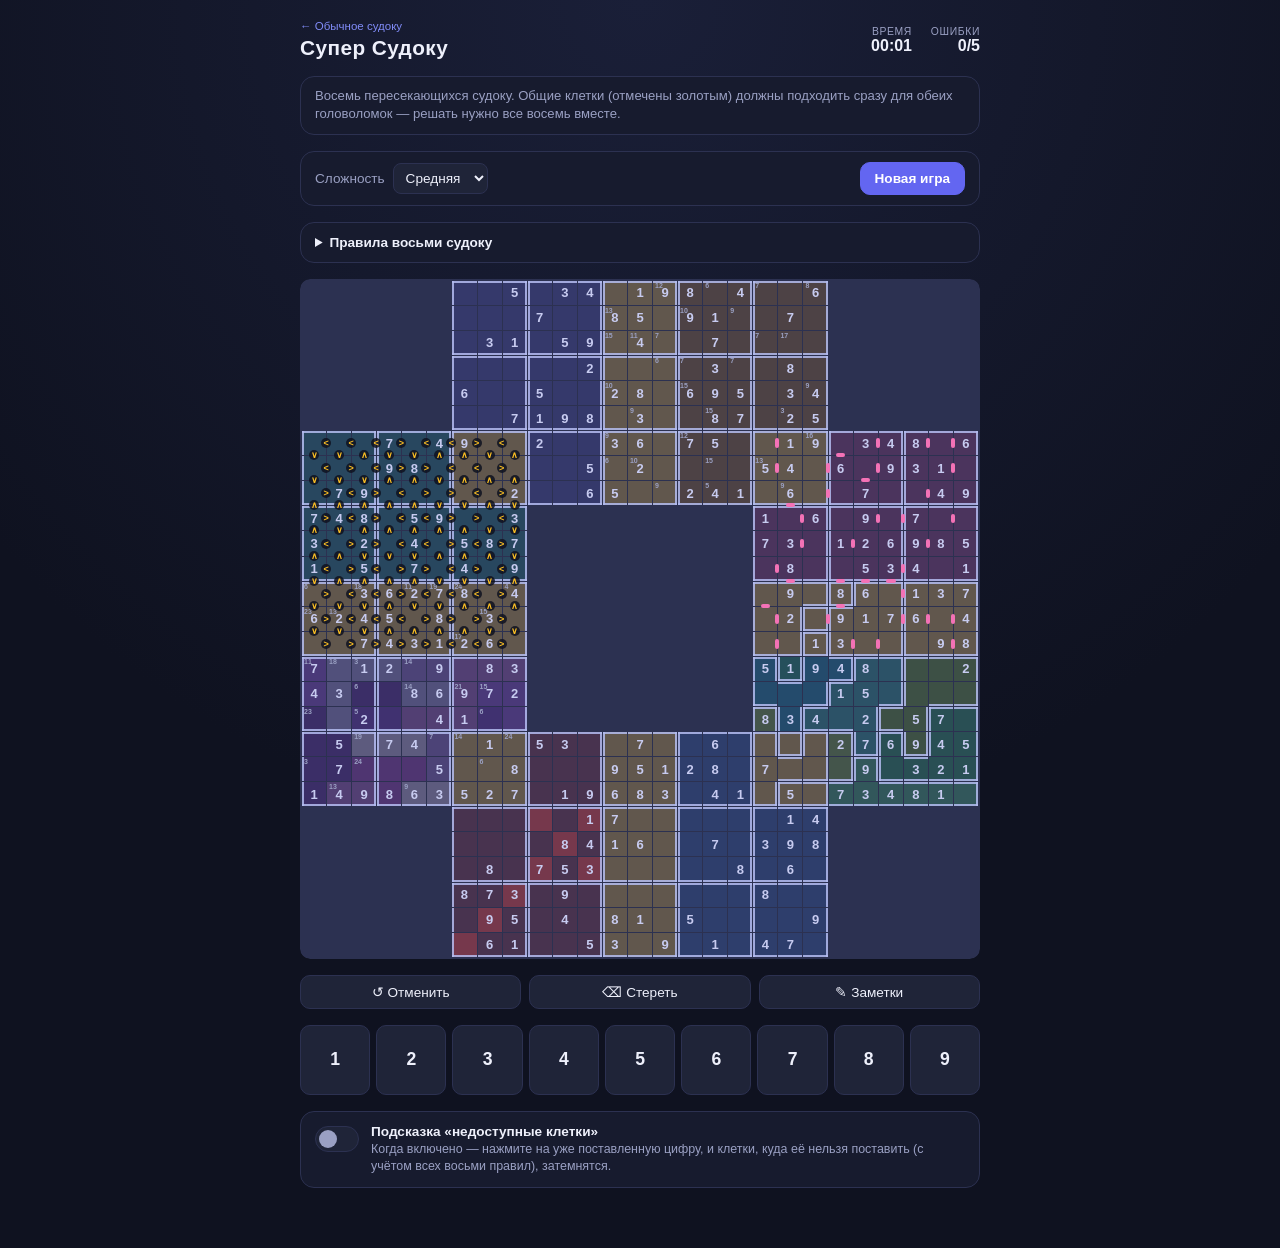
==== super.html @ 785cc2de "Add Super Sudoku: 8 interlocking sudoku variants in one puzzle Implements the "Super Sudoku" communi" ====
<!DOCTYPE html>
<html lang="ru">
<head>
<meta charset="UTF-8" />
<meta name="viewport" content="width=device-width, initial-scale=1.0, viewport-fit=cover" />
<title>Супер Судоку</title>
<meta name="description" content="Восемь пересекающихся судоку-вариантов в одной головоломке." />
<link rel="icon" href="data:image/svg+xml,<svg xmlns=%22http://www.w3.org/2000/svg%22 viewBox=%220 0 100 100%22><rect width=%22100%22 height=%22100%22 rx=%2218%22 fill=%22%236366f1%22/><text x=%2250%22 y=%2268%22 font-size=%2260%22 text-anchor=%22middle%22 fill=%22white%22 font-family=%22sans-serif%22>9</text></svg>" />
<link rel="stylesheet" href="css/style.css" />
<link rel="stylesheet" href="css/super.css" />
</head>
<body>
<div class="app super-app">
  <header class="topbar">
    <div class="title-row">
      <a class="nav-link" href="index.html">← Обычное судоку</a>
      <h1>Супер Судоку</h1>
    </div>
    <div class="stats">
      <div class="stat">
        <span class="stat-label">Время</span>
        <span id="timer" class="stat-value">00:00</span>
      </div>
      <div class="stat">
        <span class="stat-label">Ошибки</span>
        <span id="mistakes" class="stat-value">0/5</span>
      </div>
    </div>
  </header>

  <p class="super-intro">
    Восемь пересекающихся судоку. Общие клетки (отмечены золотым) должны подходить
    сразу для обеих головоломок — решать нужно все восемь вместе.
  </p>

  <div class="controls">
    <label class="field">
      <span>Сложность</span>
      <select id="difficulty">
        <option value="easy">Лёгкая</option>
        <option value="medium" selected>Средняя</option>
        <option value="hard">Сложная</option>
        <option value="expert">Эксперт</option>
      </select>
    </label>
    <button id="new-game" class="btn primary">Новая игра</button>
  </div>

  <details class="legend">
    <summary>Правила восьми судоку</summary>
    <ul id="legend-list"></ul>
  </details>

  <div class="board-wrap">
    <main class="super-board" id="board" role="grid" aria-label="Игровое поле супер судоку"></main>
    <div id="loading" class="loading-overlay">
      <div class="spinner"></div>
      <p id="loading-text">Генерация судоку…</p>
    </div>
  </div>

  <div class="toolbar">
    <button id="undo" class="btn" title="Отменить">↺ Отменить</button>
    <button id="erase" class="btn" title="Стереть">⌫ Стереть</button>
    <button id="notes-toggle" class="btn" title="Режим заметок">✎ Заметки</button>
  </div>

  <div id="numpad" class="numpad"></div>

  <div class="hint-panel">
    <label class="switch">
      <input type="checkbox" id="hint-toggle" />
      <span class="slider"></span>
    </label>
    <div class="hint-text">
      <strong>Подсказка «недоступные клетки»</strong>
      <p>Когда включено — нажмите на уже поставленную цифру, и клетки, куда её нельзя поставить (с учётом всех восьми правил), затемнятся.</p>
    </div>
  </div>
</div>

<div id="win-modal" class="modal">
  <div class="modal-card">
    <h2>Невероятно! 🎉</h2>
    <p>Все восемь судоку решены верно.</p>
    <p>Время: <span id="win-time"></span> · Ошибки: <span id="win-mistakes"></span></p>
    <button id="play-again" class="btn primary">Играть ещё раз</button>
  </div>
</div>

<div id="lose-modal" class="modal">
  <div class="modal-card">
    <h2>Игра окончена</h2>
    <p>Слишком много ошибок.</p>
    <button id="try-again" class="btn primary">Попробовать снова</button>
  </div>
</div>

<script type="module" src="js/super-main.js"></script>
</body>
</html>
---- css/style.css ----
:root {
  --bg: #0f1220;
  --panel: #171b2e;
  --panel-2: #1f2438;
  --border: #2c3151;
  --text: #eef0fb;
  --text-dim: #9aa0c3;
  --accent: #6366f1;
  --accent-2: #818cf8;
  --given: #c7cbf0;
  --error: #f87171;
  --peer: #232849;
  --selected: #33396a;
  --same-value: #2c3a63;
  --dimmed: #0b0d18;
  --lens-source: #f59e0b;
  --success: #34d399;
  --radius: 14px;
}

* {
  box-sizing: border-box;
}

body {
  margin: 0;
  min-height: 100vh;
  background: radial-gradient(circle at top, #1a1f38 0%, var(--bg) 60%);
  color: var(--text);
  font-family: 'Segoe UI', Roboto, Helvetica, Arial, sans-serif;
  display: flex;
  justify-content: center;
  padding: 20px 12px 60px;
}

.app {
  width: 100%;
  max-width: 480px;
  display: flex;
  flex-direction: column;
  gap: 16px;
}

.topbar {
  display: flex;
  align-items: center;
  justify-content: space-between;
  gap: 12px;
}

.topbar h1 {
  font-size: 1.3rem;
  margin: 0;
  letter-spacing: 0.02em;
}

.title-row {
  display: flex;
  flex-direction: column;
  gap: 4px;
}

.nav-link {
  font-size: 0.72rem;
  color: var(--accent-2);
  text-decoration: none;
}

.nav-link:hover {
  text-decoration: underline;
}

.stats {
  display: flex;
  gap: 14px;
}

.stat {
  display: flex;
  flex-direction: column;
  align-items: flex-end;
  min-width: 54px;
}

.stat-label {
  font-size: 0.65rem;
  color: var(--text-dim);
  text-transform: uppercase;
  letter-spacing: 0.06em;
}

.stat-value {
  font-variant-numeric: tabular-nums;
  font-weight: 600;
}

.controls {
  display: flex;
  align-items: center;
  justify-content: space-between;
  gap: 10px;
  background: var(--panel);
  border: 1px solid var(--border);
  border-radius: var(--radius);
  padding: 10px 14px;
}

.field {
  display: flex;
  align-items: center;
  gap: 8px;
  font-size: 0.85rem;
  color: var(--text-dim);
}

.field select {
  background: var(--panel-2);
  color: var(--text);
  border: 1px solid var(--border);
  border-radius: 8px;
  padding: 6px 8px;
  font-size: 0.85rem;
}

.btn {
  background: var(--panel-2);
  color: var(--text);
  border: 1px solid var(--border);
  border-radius: 10px;
  padding: 8px 14px;
  font-size: 0.85rem;
  cursor: pointer;
  transition: background 0.15s, transform 0.1s;
}

.btn:hover {
  background: #262c4a;
}

.btn:active {
  transform: scale(0.97);
}

.btn.primary {
  background: var(--accent);
  border-color: var(--accent);
  color: white;
  font-weight: 600;
}

.btn.primary:hover {
  background: var(--accent-2);
}

.btn.active {
  background: var(--accent);
  border-color: var(--accent);
  color: white;
}

.board {
  display: grid;
  grid-template-columns: repeat(9, 1fr);
  grid-template-rows: repeat(9, 1fr);
  aspect-ratio: 1 / 1;
  width: 100%;
  background: var(--border);
  border: 2px solid var(--border);
  border-radius: 10px;
  overflow: hidden;
  gap: 1px;
}

.cell {
  position: relative;
  background: var(--panel);
  border: none;
  color: var(--text);
  font-size: clamp(16px, 4.2vw, 22px);
  display: flex;
  align-items: center;
  justify-content: center;
  cursor: pointer;
  padding: 0;
  transition: background 0.12s;
}

.cell.box-left {
  box-shadow: inset 2px 0 0 var(--accent-2);
}
.cell.box-top {
  box-shadow: inset 0 2px 0 var(--accent-2);
}
.cell.box-left.box-top {
  box-shadow: inset 2px 0 0 var(--accent-2), inset 0 2px 0 var(--accent-2);
}

.cell.peer {
  background: var(--peer);
}

.cell.selected {
  background: var(--selected);
}

.cell.same-value {
  background: var(--same-value);
}

.cell.given .value {
  color: var(--given);
  font-weight: 600;
}

.cell:not(.given) .value {
  color: var(--accent-2);
  font-weight: 600;
}

.cell.error .value {
  color: var(--error);
}

.cell.dimmed {
  filter: brightness(0.35) saturate(0.6);
}

.cell.lens-source {
  box-shadow: inset 0 0 0 2px var(--lens-source);
}

.notes {
  display: grid;
  grid-template-columns: repeat(3, 1fr);
  grid-template-rows: repeat(3, 1fr);
  width: 90%;
  height: 90%;
}

.notes span {
  font-size: clamp(8px, 1.7vw, 10px);
  color: var(--text-dim);
  display: flex;
  align-items: center;
  justify-content: center;
}

.toolbar {
  display: flex;
  gap: 8px;
}

.toolbar .btn {
  flex: 1;
}

.numpad {
  display: grid;
  grid-template-columns: repeat(9, 1fr);
  gap: 6px;
}

.num-btn {
  aspect-ratio: 1 / 1;
  background: var(--panel-2);
  border: 1px solid var(--border);
  border-radius: 10px;
  color: var(--text);
  font-size: 1.1rem;
  font-weight: 600;
  cursor: pointer;
}

.num-btn:hover {
  background: #262c4a;
}

.num-btn.disabled {
  opacity: 0.3;
  pointer-events: none;
}

.hint-panel {
  display: flex;
  gap: 12px;
  align-items: flex-start;
  background: var(--panel);
  border: 1px solid var(--border);
  border-radius: var(--radius);
  padding: 12px 14px;
}

.hint-text strong {
  display: block;
  font-size: 0.85rem;
  margin-bottom: 2px;
}

.hint-text p {
  margin: 0;
  font-size: 0.78rem;
  color: var(--text-dim);
  line-height: 1.35;
}

.switch {
  position: relative;
  display: inline-block;
  width: 44px;
  height: 26px;
  flex-shrink: 0;
  margin-top: 2px;
}

.switch input {
  opacity: 0;
  width: 0;
  height: 0;
}

.slider {
  position: absolute;
  inset: 0;
  background: var(--panel-2);
  border: 1px solid var(--border);
  border-radius: 999px;
  cursor: pointer;
  transition: background 0.15s;
}

.slider::before {
  content: '';
  position: absolute;
  height: 18px;
  width: 18px;
  left: 3px;
  top: 3px;
  background: var(--text-dim);
  border-radius: 50%;
  transition: transform 0.15s, background 0.15s;
}

.switch input:checked + .slider {
  background: var(--accent);
  border-color: var(--accent);
}

.switch input:checked + .slider::before {
  transform: translateX(18px);
  background: white;
}

.modal {
  position: fixed;
  inset: 0;
  background: rgba(4, 5, 12, 0.7);
  display: none;
  align-items: center;
  justify-content: center;
  padding: 20px;
  z-index: 10;
}

.modal.open {
  display: flex;
}

.modal-card {
  background: var(--panel);
  border: 1px solid var(--border);
  border-radius: var(--radius);
  padding: 24px;
  max-width: 340px;
  width: 100%;
  text-align: center;
}

.modal-card h2 {
  margin-top: 0;
}

.modal-card .btn {
  margin-top: 12px;
  width: 100%;
}

@media (max-width: 380px) {
  .topbar h1 {
    font-size: 1.1rem;
  }
}
---- css/super.css ----
.super-app {
  max-width: 680px;
}

.super-intro {
  margin: 0;
  font-size: 0.82rem;
  color: var(--text-dim);
  line-height: 1.4;
  background: var(--panel);
  border: 1px solid var(--border);
  border-radius: var(--radius);
  padding: 10px 14px;
}

.legend {
  background: var(--panel);
  border: 1px solid var(--border);
  border-radius: var(--radius);
  padding: 8px 14px;
}

.legend summary {
  cursor: pointer;
  font-size: 0.85rem;
  font-weight: 600;
  padding: 4px 0;
}

.legend ul {
  list-style: none;
  margin: 8px 0 4px;
  padding: 0;
  display: flex;
  flex-direction: column;
  gap: 8px;
}

.legend li {
  display: flex;
  gap: 8px;
  align-items: flex-start;
  font-size: 0.78rem;
  color: var(--text-dim);
  line-height: 1.35;
}

.legend-swatch {
  width: 14px;
  height: 14px;
  border-radius: 4px;
  margin-top: 2px;
  flex-shrink: 0;
  border: 1px solid var(--border);
}

.board-wrap {
  position: relative;
  width: 100%;
  overflow-x: auto;
  border-radius: 10px;
}

.super-board {
  display: grid;
  gap: 1px;
  background: var(--border);
  border: 2px solid var(--border);
  border-radius: 10px;
  width: 100%;
  min-width: 620px;
  aspect-ratio: 1 / 1;
  overflow: hidden;
}

.scell {
  font-size: clamp(9px, 1.8vw, 13px);
  position: relative;
}

.scell .notes span {
  font-size: clamp(5px, 1vw, 6.5px);
}

.cage-badge {
  position: absolute;
  top: 1px;
  left: 2px;
  font-size: clamp(5px, 1vw, 7px);
  color: var(--text-dim);
  font-weight: 700;
  line-height: 1;
  pointer-events: none;
}

.edge-marker {
  position: absolute;
  pointer-events: none;
  z-index: 2;
}

.edge-marker.bridge {
  background: #f472b6;
  border-radius: 2px;
}

.marker-right.bridge {
  right: -2px;
  top: 30%;
  width: 4px;
  height: 40%;
}

.marker-bottom.bridge {
  bottom: -2px;
  left: 30%;
  height: 4px;
  width: 40%;
}

.edge-marker.sign {
  color: #fbbf24;
  font-weight: 700;
  font-size: clamp(6px, 1.2vw, 9px);
  display: flex;
  align-items: center;
  justify-content: center;
  background: rgba(15, 18, 32, 0.85);
  border-radius: 50%;
  width: 10px;
  height: 10px;
}

.marker-right.sign {
  right: -5px;
  top: 50%;
  transform: translateY(-50%);
}

.marker-bottom.sign {
  bottom: -5px;
  left: 50%;
  transform: translateX(-50%);
}

.loading-overlay {
  position: absolute;
  inset: 0;
  display: none;
  flex-direction: column;
  align-items: center;
  justify-content: center;
  gap: 14px;
  background: rgba(10, 12, 22, 0.88);
  border-radius: 10px;
  z-index: 5;
  text-align: center;
  padding: 20px;
}

.loading-overlay.open {
  display: flex;
}

.spinner {
  width: 34px;
  height: 34px;
  border-radius: 50%;
  border: 3px solid var(--border);
  border-top-color: var(--accent);
  animation: spin 0.8s linear infinite;
}

@keyframes spin {
  to {
    transform: rotate(360deg);
  }
}

.loading-overlay p {
  margin: 0;
  font-size: 0.8rem;
  color: var(--text-dim);
  max-width: 220px;
}

@media (max-width: 420px) {
  .title-row h1 {
    font-size: 1.05rem;
  }
}
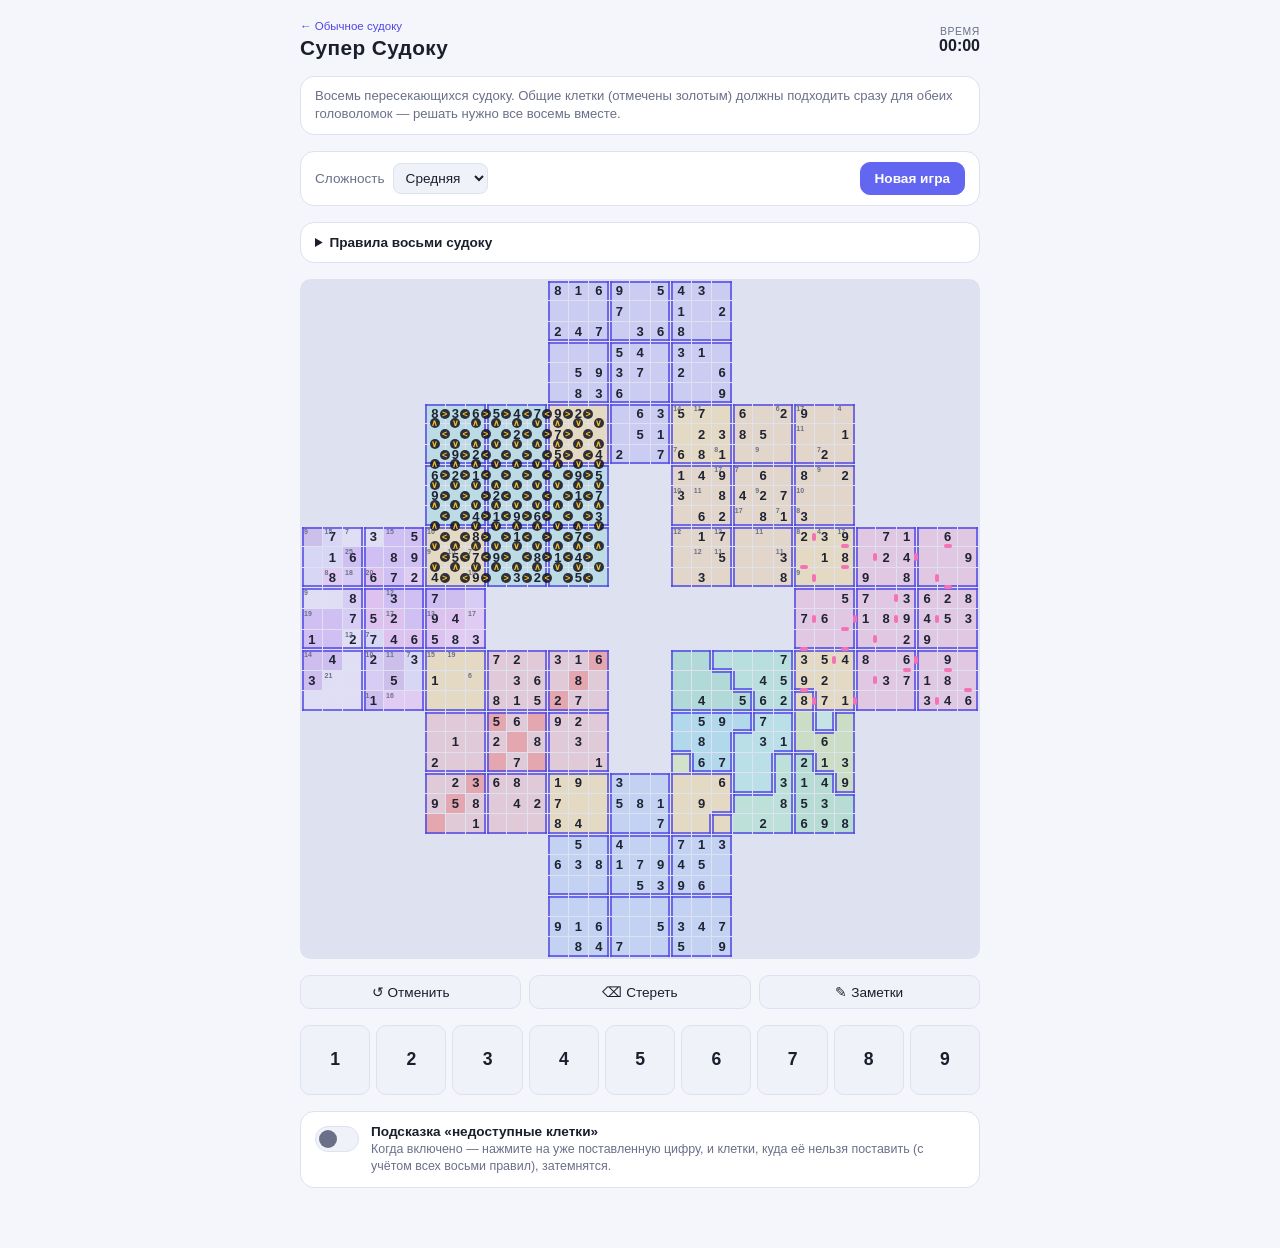
==== commit 4a1c0387: "Remove mistake counter, switch to light theme, add clear cell selection - Drop the mistakes/attempts" ====
--- a/super.html
+++ b/super.html
@@ -20,10 +20,6 @@
       <div class="stat">
         <span class="stat-label">Время</span>
         <span id="timer" class="stat-value">00:00</span>
-      </div>
-      <div class="stat">
-        <span class="stat-label">Ошибки</span>
-        <span id="mistakes" class="stat-value">0/5</span>
       </div>
     </div>
   </header>
@@ -83,16 +79,8 @@
   <div class="modal-card">
     <h2>Невероятно! 🎉</h2>
     <p>Все восемь судоку решены верно.</p>
-    <p>Время: <span id="win-time"></span> · Ошибки: <span id="win-mistakes"></span></p>
+    <p>Время: <span id="win-time"></span></p>
     <button id="play-again" class="btn primary">Играть ещё раз</button>
-  </div>
-</div>
-
-<div id="lose-modal" class="modal">
-  <div class="modal-card">
-    <h2>Игра окончена</h2>
-    <p>Слишком много ошибок.</p>
-    <button id="try-again" class="btn primary">Попробовать снова</button>
   </div>
 </div>
 
--- a/css/style.css
+++ b/css/style.css
@@ -1,20 +1,19 @@
 :root {
-  --bg: #0f1220;
-  --panel: #171b2e;
-  --panel-2: #1f2438;
-  --border: #2c3151;
-  --text: #eef0fb;
-  --text-dim: #9aa0c3;
+  --bg: #f5f6fb;
+  --panel: #ffffff;
+  --panel-2: #f0f2f9;
+  --border: #dde1f0;
+  --text: #1b1e2c;
+  --text-dim: #6b7089;
   --accent: #6366f1;
-  --accent-2: #818cf8;
-  --given: #c7cbf0;
-  --error: #f87171;
-  --peer: #232849;
-  --selected: #33396a;
-  --same-value: #2c3a63;
-  --dimmed: #0b0d18;
-  --lens-source: #f59e0b;
-  --success: #34d399;
+  --accent-2: #4f46e5;
+  --given: #1f2333;
+  --error: #dc2626;
+  --peer: #eef0fb;
+  --selected: #c7d2fe;
+  --same-value: #dde3fb;
+  --lens-source: #d97706;
+  --success: #16a34a;
   --radius: 14px;
 }
 
@@ -25,7 +24,7 @@
 body {
   margin: 0;
   min-height: 100vh;
-  background: radial-gradient(circle at top, #1a1f38 0%, var(--bg) 60%);
+  background: var(--bg);
   color: var(--text);
   font-family: 'Segoe UI', Roboto, Helvetica, Arial, sans-serif;
   display: flex;
@@ -134,7 +133,7 @@
 }
 
 .btn:hover {
-  background: #262c4a;
+  background: #e4e7f6;
 }
 
 .btn:active {
@@ -201,6 +200,9 @@
 
 .cell.selected {
   background: var(--selected);
+  outline: 3px solid var(--accent);
+  outline-offset: -3px;
+  z-index: 3;
 }
 
 .cell.same-value {
@@ -272,7 +274,7 @@
 }
 
 .num-btn:hover {
-  background: #262c4a;
+  background: #e4e7f6;
 }
 
 .num-btn.disabled {
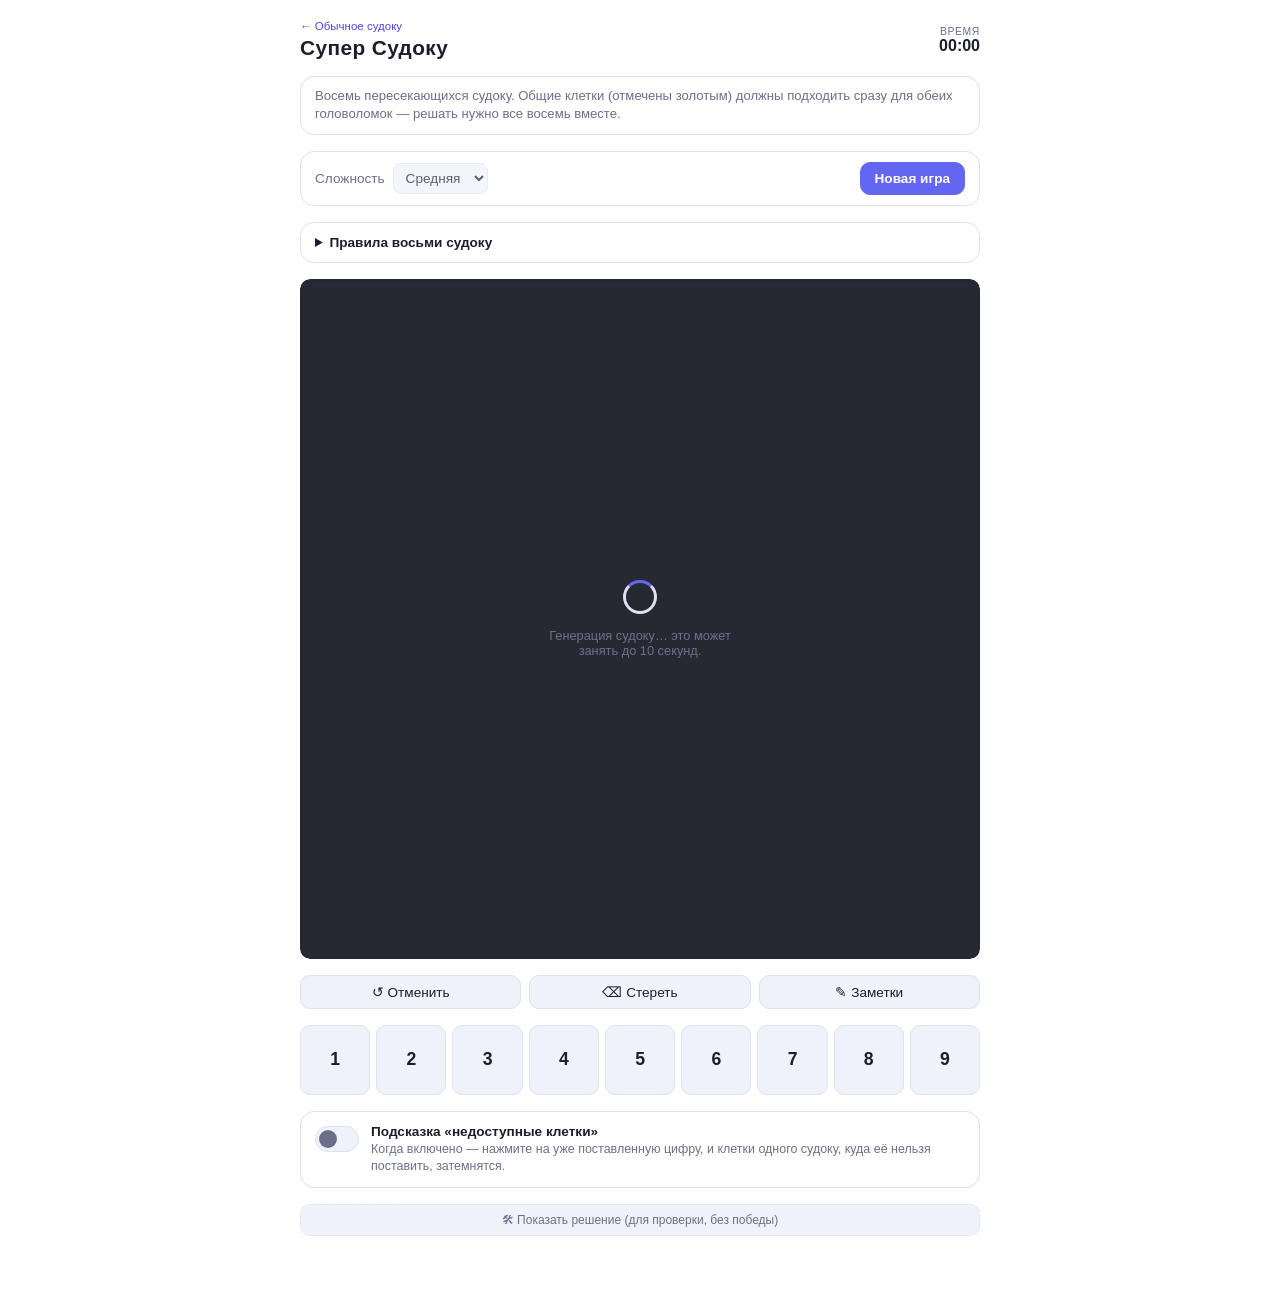
==== commit 2fff12f9: "Per-grid rules, colors, corner exclusions, and debug tooling for Super Sudoku Implements the detaile" ====
--- a/super.html
+++ b/super.html
@@ -70,9 +70,11 @@
     </label>
     <div class="hint-text">
       <strong>Подсказка «недоступные клетки»</strong>
-      <p>Когда включено — нажмите на уже поставленную цифру, и клетки, куда её нельзя поставить (с учётом всех восьми правил), затемнятся.</p>
+      <p>Когда включено — нажмите на уже поставленную цифру, и клетки одного судоку, куда её нельзя поставить, затемнятся.</p>
     </div>
   </div>
+
+  <button id="reveal-solution" class="btn debug-btn" type="button">🛠 Показать решение (для проверки, без победы)</button>
 </div>
 
 <div id="win-modal" class="modal">
--- a/css/style.css
+++ b/css/style.css
@@ -1,5 +1,5 @@
 :root {
-  --bg: #f5f6fb;
+  --bg: #ffffff;
   --panel: #ffffff;
   --panel-2: #f0f2f9;
   --border: #dde1f0;
--- a/css/super.css
+++ b/css/super.css
@@ -63,8 +63,8 @@
 
 .super-board {
   display: grid;
-  gap: 1px;
-  background: var(--border);
+  gap: 0;
+  background: var(--bg);
   border: 2px solid var(--border);
   border-radius: 10px;
   width: 100%;
@@ -93,6 +93,23 @@
   pointer-events: none;
 }
 
+.grid-number {
+  position: absolute;
+  top: 1px;
+  right: 2px;
+  font-size: clamp(6px, 1.3vw, 9px);
+  font-weight: 800;
+  color: var(--accent-2);
+  line-height: 1;
+  pointer-events: none;
+}
+
+.debug-btn {
+  border-style: dashed;
+  color: var(--text-dim);
+  font-size: 0.75rem;
+}
+
 .edge-marker {
   position: absolute;
   pointer-events: none;
@@ -119,28 +136,22 @@
 }
 
 .edge-marker.sign {
-  color: #fbbf24;
-  font-weight: 700;
-  font-size: clamp(6px, 1.2vw, 9px);
-  display: flex;
-  align-items: center;
-  justify-content: center;
-  background: rgba(15, 18, 32, 0.85);
-  border-radius: 50%;
-  width: 10px;
-  height: 10px;
+  color: #000;
+  font-weight: 800;
+  font-size: clamp(7px, 1.6vw, 11px);
+  line-height: 1;
 }
 
 .marker-right.sign {
-  right: -5px;
+  right: -3px;
   top: 50%;
   transform: translateY(-50%);
 }
 
 .marker-bottom.sign {
-  bottom: -5px;
+  bottom: -4px;
   left: 50%;
-  transform: translateX(-50%);
+  transform: translateX(-50%) rotate(90deg);
 }
 
 .loading-overlay {
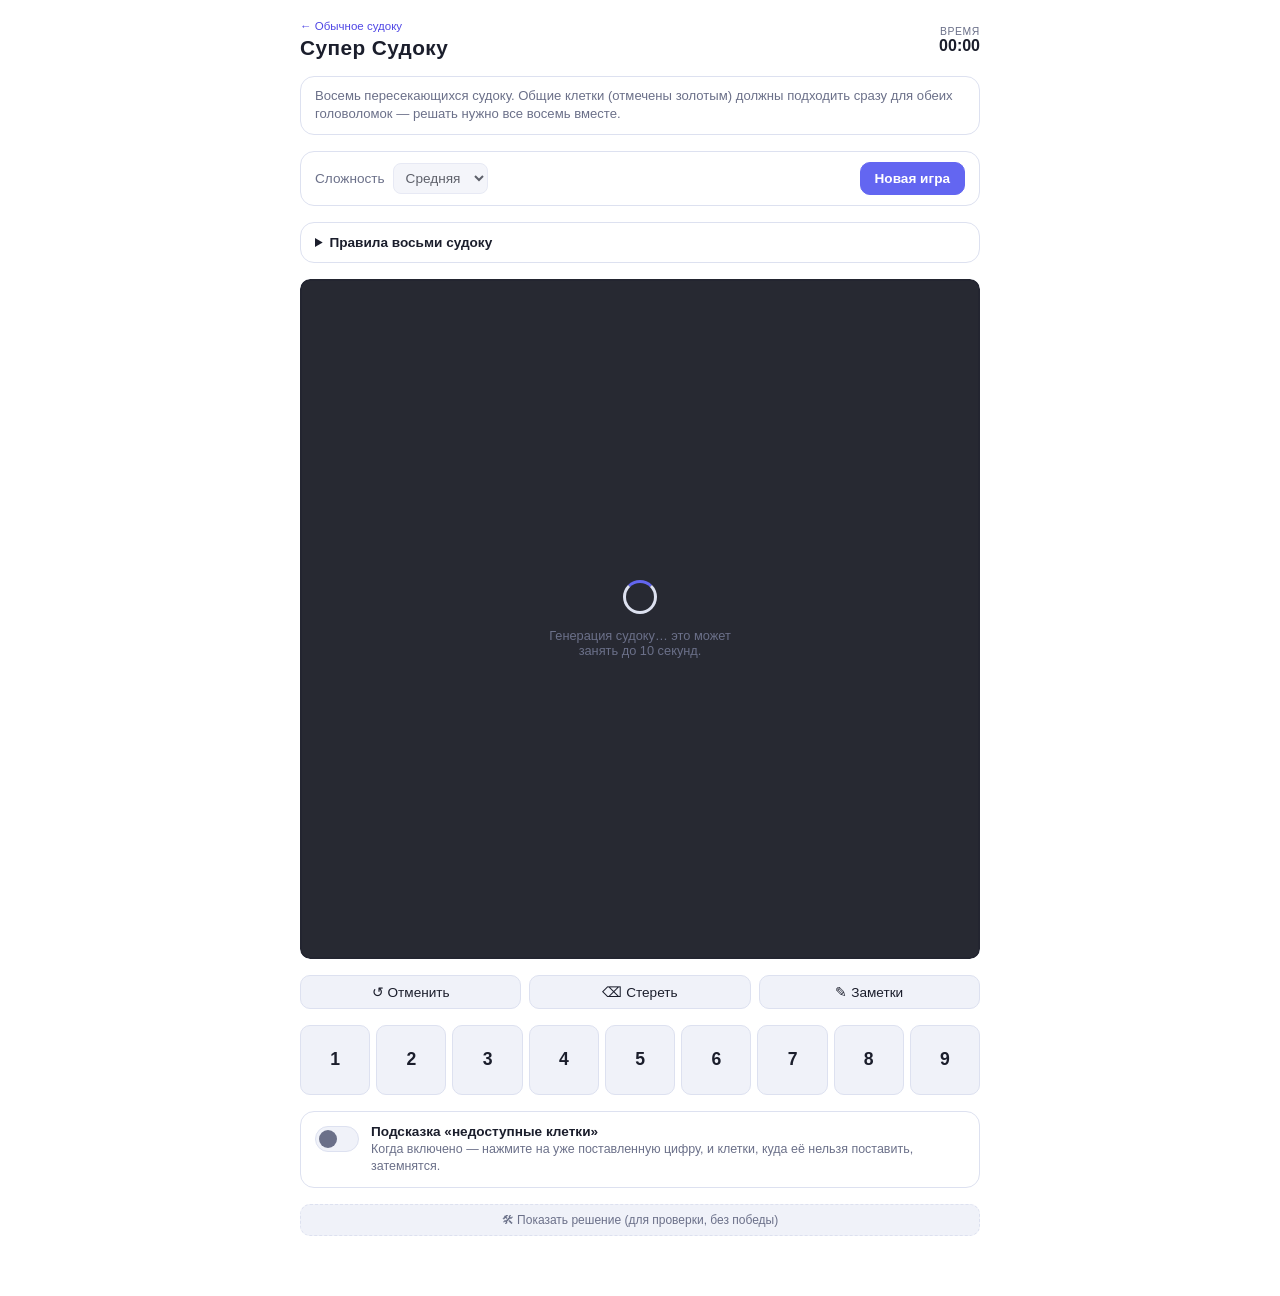
==== commit bf68fa7f: "Match the super board's digit hint to the classic game's The lens was scoped to one grid: it took th" ====
--- a/super.html
+++ b/super.html
@@ -70,7 +70,7 @@
     </label>
     <div class="hint-text">
       <strong>Подсказка «недоступные клетки»</strong>
-      <p>Когда включено — нажмите на уже поставленную цифру, и клетки одного судоку, куда её нельзя поставить, затемнятся.</p>
+      <p>Когда включено — нажмите на уже поставленную цифру, и клетки, куда её нельзя поставить, затемнятся.</p>
     </div>
   </div>
 
--- a/css/super.css
+++ b/css/super.css
@@ -64,43 +64,64 @@
 .super-board {
   display: grid;
   gap: 0;
-  background: var(--bg);
+  /* The SVG overlays use inset: 0, so they need this to resolve against the
+     board's padding box. Without it they stretched over .board-wrap and spread
+     the same column count across the 2px border too, drifting off the cells. */
+  position: relative;
+  background: white;
   border: 2px solid var(--border);
   border-radius: 10px;
   width: 100%;
   min-width: 620px;
   aspect-ratio: 1 / 1;
   overflow: hidden;
+  isolation: isolate;
 }
 
 .scell {
   font-size: clamp(9px, 1.8vw, 13px);
   position: relative;
+  aspect-ratio: 1 / 1;
+  box-sizing: border-box;
+  /* Comparison signs and bridge markers straddle the line between two cells, so
+     clipping here cut every one of them in half. Cell borders, which this was
+     added for, are drawn by the SVG overlay now. */
+  overflow: visible;
+  padding: 0;
+  margin: 0;
 }
 
 .scell .notes span {
   font-size: clamp(5px, 1vw, 6.5px);
+}
+
+/* The shared .cell.dimmed rule (style.css) uses a filter, which would darken
+   a cell's own color instead of layering a translucent gray on top of it as
+   the hint overlay is drawn here (see render()'s backgroundImage). */
+.scell.dimmed {
+  filter: none;
+}
+
+/* LAYER_Z.content in super-main.js: everything a cell shows sits above the
+   lines, diagonals and region patches drawn over the cell fills. */
+.scell .value,
+.scell .notes,
+.cage-badge {
+  position: relative;
+  z-index: 6;
 }
 
 .cage-badge {
   position: absolute;
   top: 1px;
-  left: 2px;
-  font-size: clamp(5px, 1vw, 7px);
-  color: var(--text-dim);
-  font-weight: 700;
+  left: 1px;
+  /* Two-digit sums share a ~20px cell with the centred digit, which paints over
+     them, so they stay small and tucked into the corner. */
+  font-size: clamp(5px, 0.95vw, 7px);
+  font-weight: 500;
+  color: #6b7280;
   line-height: 1;
-  pointer-events: none;
-}
-
-.grid-number {
-  position: absolute;
-  top: 1px;
-  right: 2px;
-  font-size: clamp(6px, 1.3vw, 9px);
-  font-weight: 800;
-  color: var(--accent-2);
-  line-height: 1;
+  letter-spacing: -0.03em;
   pointer-events: none;
 }
 
@@ -113,7 +134,8 @@
 .edge-marker {
   position: absolute;
   pointer-events: none;
-  z-index: 2;
+  /* LAYER_Z.marker in super-main.js: above the thick borders. */
+  z-index: 4;
 }
 
 .edge-marker.bridge {
@@ -136,22 +158,32 @@
 }
 
 .edge-marker.sign {
-  color: #000;
-  font-weight: 800;
+  color: #4b5563;
+  font-weight: 700;
   font-size: clamp(7px, 1.6vw, 11px);
   line-height: 1;
+  /* Square box centred on the glyph, so rotating the bottom marker doesn't
+     shift it off the edge it marks. */
+  display: flex;
+  align-items: center;
+  justify-content: center;
+  width: 1.2em;
+  height: 1.2em;
+  /* The sign sits on top of a grid line, sometimes a thick block border. */
+  text-shadow: 0 0 2px #fff, 0 0 2px #fff, 0 0 3px #fff;
+  z-index: 3;
 }
 
 .marker-right.sign {
-  right: -3px;
+  right: 0;
   top: 50%;
-  transform: translateY(-50%);
+  transform: translate(50%, -50%);
 }
 
 .marker-bottom.sign {
-  bottom: -4px;
+  bottom: 0;
   left: 50%;
-  transform: translateX(-50%) rotate(90deg);
+  transform: translate(-50%, 50%) rotate(90deg);
 }
 
 .loading-overlay {
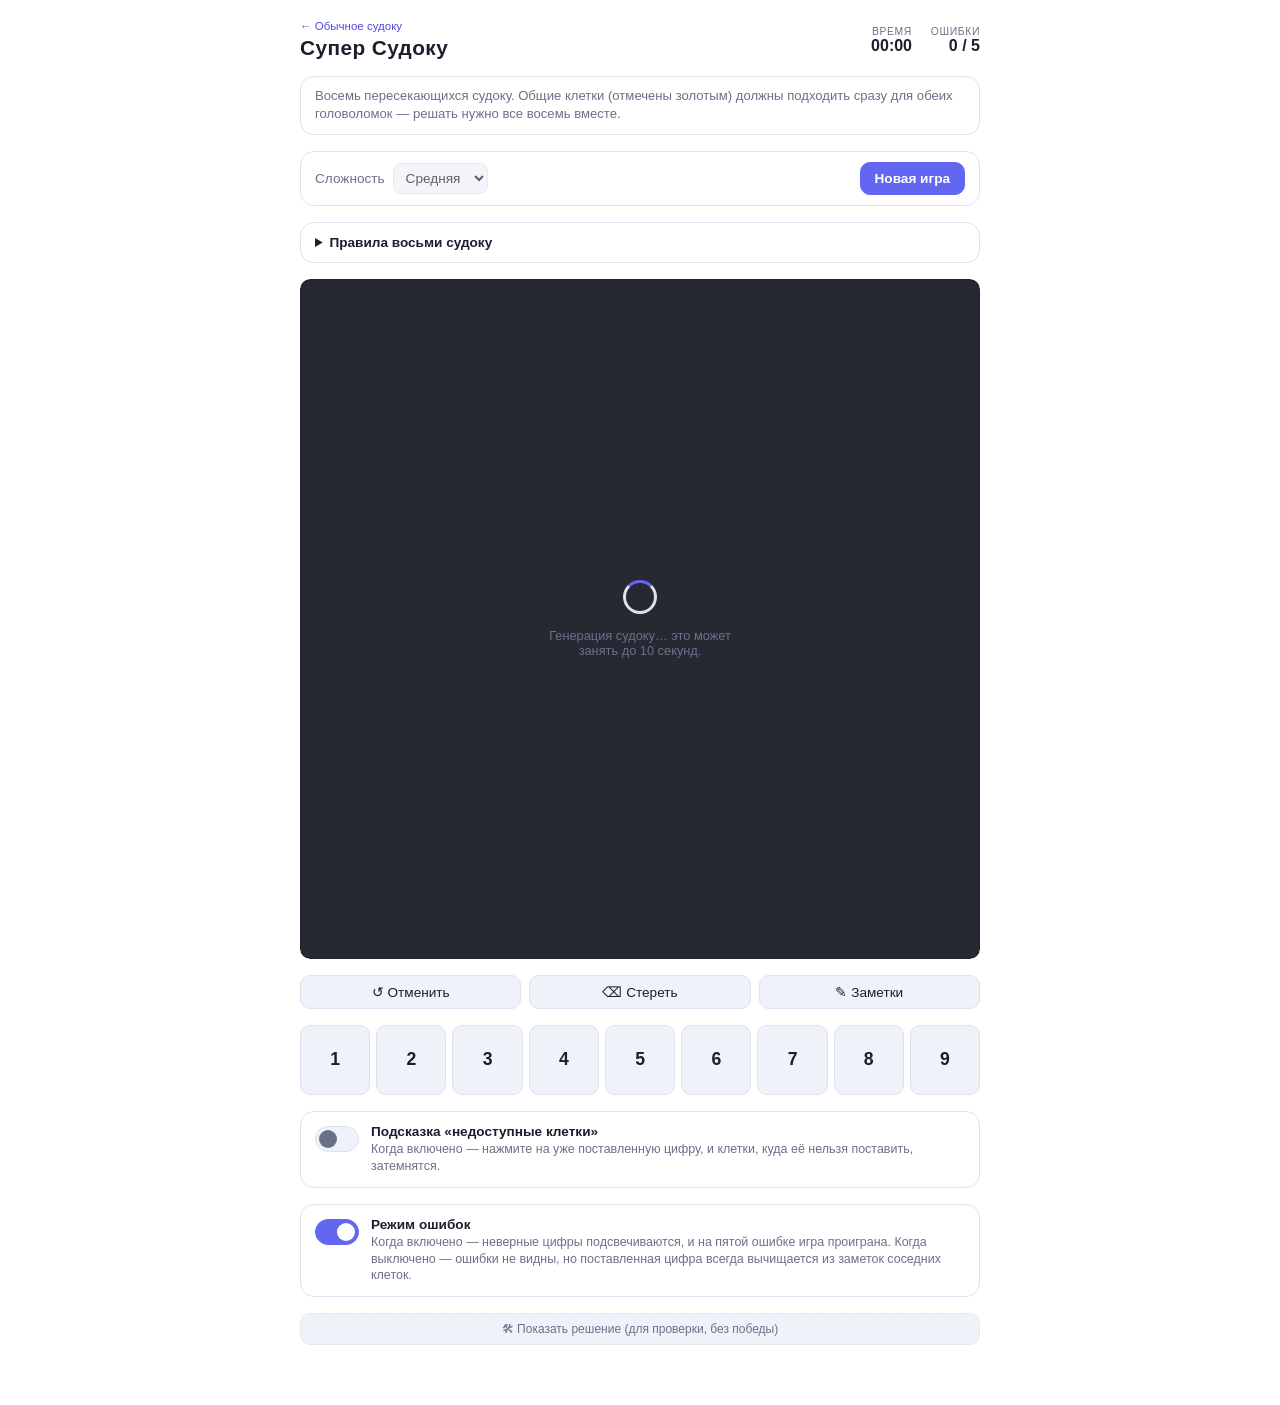
==== commit 88c16075: "Add an error mode and clear placed digits from neighbouring notes Both boards flagged wrong digits u" ====
--- a/super.html
+++ b/super.html
@@ -20,6 +20,10 @@
       <div class="stat">
         <span class="stat-label">Время</span>
         <span id="timer" class="stat-value">00:00</span>
+      </div>
+      <div class="stat" id="mistakes-stat">
+        <span class="stat-label">Ошибки</span>
+        <span id="mistakes" class="stat-value">0 / 5</span>
       </div>
     </div>
   </header>
@@ -74,6 +78,17 @@
     </div>
   </div>
 
+  <div class="hint-panel">
+    <label class="switch">
+      <input type="checkbox" id="error-toggle" checked />
+      <span class="slider"></span>
+    </label>
+    <div class="hint-text">
+      <strong>Режим ошибок</strong>
+      <p>Когда включено — неверные цифры подсвечиваются, и на пятой ошибке игра проиграна. Когда выключено — ошибки не видны, но поставленная цифра всегда вычищается из заметок соседних клеток.</p>
+    </div>
+  </div>
+
   <button id="reveal-solution" class="btn debug-btn" type="button">🛠 Показать решение (для проверки, без победы)</button>
 </div>
 
@@ -86,6 +101,15 @@
   </div>
 </div>
 
+<div id="lose-modal" class="modal">
+  <div class="modal-card">
+    <h2>Игра окончена</h2>
+    <p>Набралось 5 ошибок.</p>
+    <p>Время: <span id="lose-time"></span></p>
+    <button id="try-again" class="btn primary">Новая игра</button>
+  </div>
+</div>
+
 <script type="module" src="js/super-main.js"></script>
 </body>
 </html>
--- a/css/style.css
+++ b/css/style.css
@@ -81,6 +81,11 @@
   min-width: 54px;
 }
 
+/* display above would otherwise win over the hidden attribute. */
+.stat[hidden] {
+  display: none;
+}
+
 .stat-label {
   font-size: 0.65rem;
   color: var(--text-dim);
--- a/css/super.css
+++ b/css/super.css
@@ -169,9 +169,6 @@
   justify-content: center;
   width: 1.2em;
   height: 1.2em;
-  /* The sign sits on top of a grid line, sometimes a thick block border. */
-  text-shadow: 0 0 2px #fff, 0 0 2px #fff, 0 0 3px #fff;
-  z-index: 3;
 }
 
 .marker-right.sign {
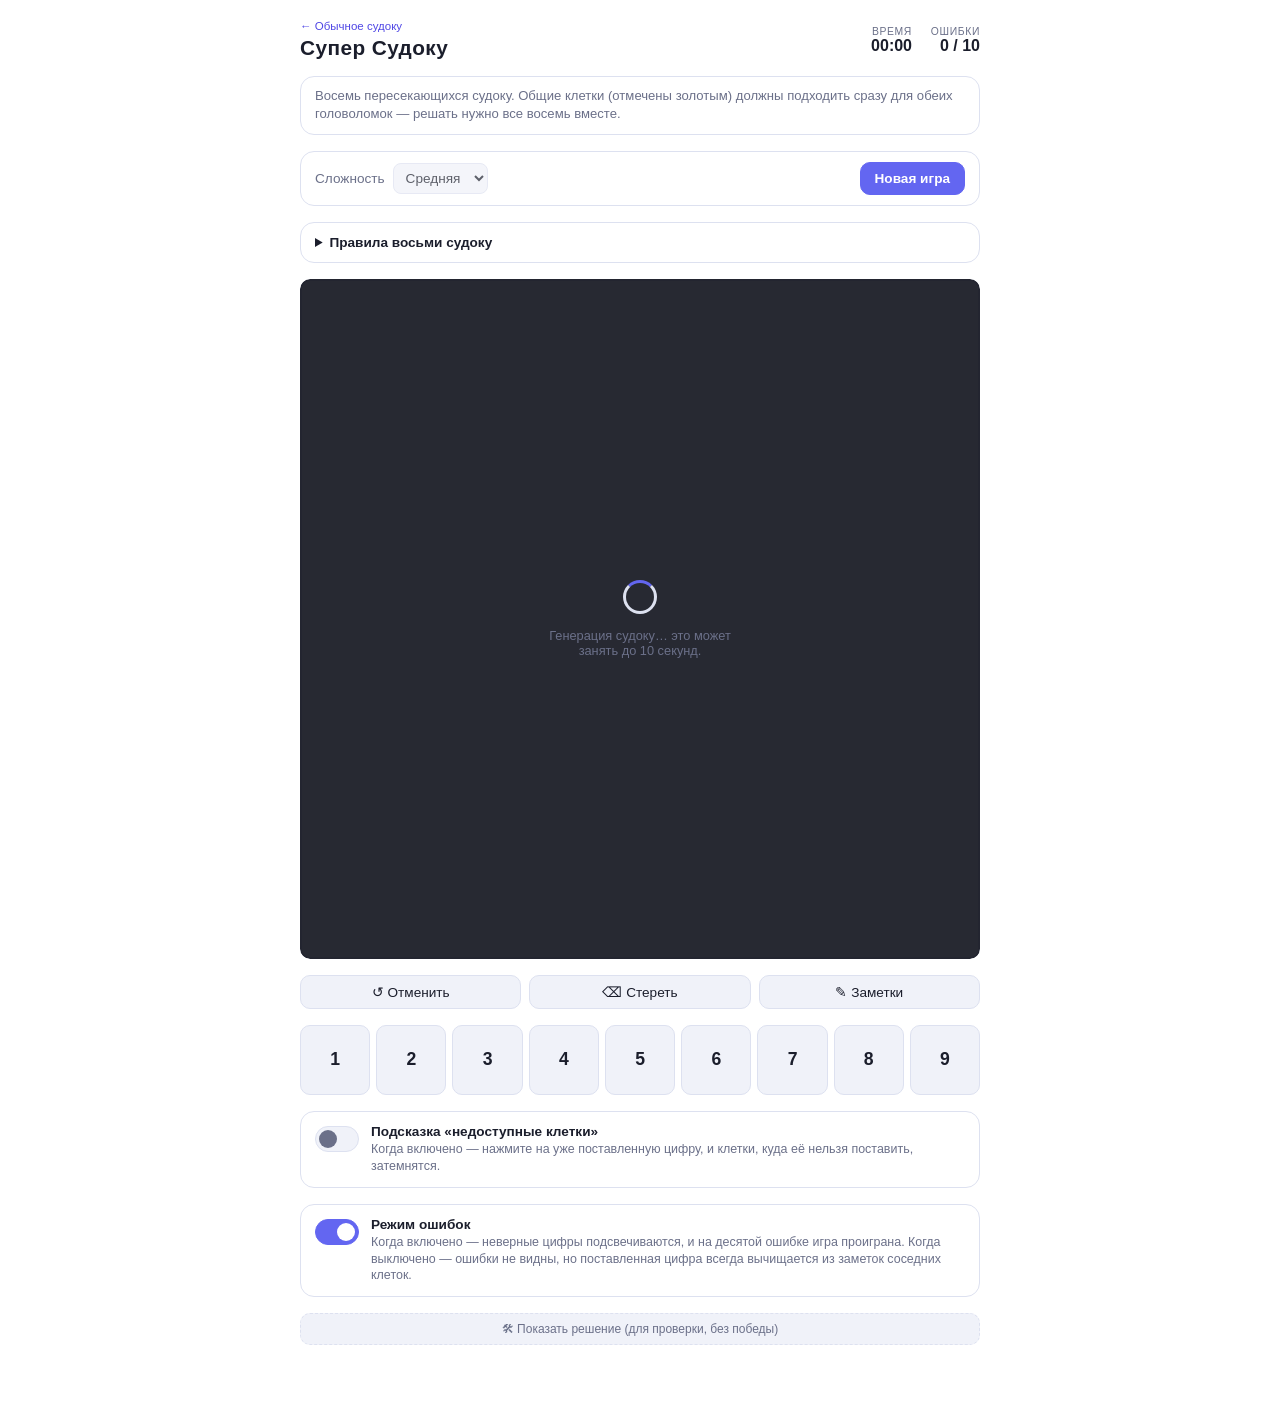
==== commit 8e407fb8: "Raise the mistake limit to ten Co-Authored-By: Claude Opus 5 <noreply@anthropic.com> Claude-Session:" ====
--- a/super.html
+++ b/super.html
@@ -23,7 +23,7 @@
       </div>
       <div class="stat" id="mistakes-stat">
         <span class="stat-label">Ошибки</span>
-        <span id="mistakes" class="stat-value">0 / 5</span>
+        <span id="mistakes" class="stat-value">0 / 10</span>
       </div>
     </div>
   </header>
@@ -85,7 +85,7 @@
     </label>
     <div class="hint-text">
       <strong>Режим ошибок</strong>
-      <p>Когда включено — неверные цифры подсвечиваются, и на пятой ошибке игра проиграна. Когда выключено — ошибки не видны, но поставленная цифра всегда вычищается из заметок соседних клеток.</p>
+      <p>Когда включено — неверные цифры подсвечиваются, и на десятой ошибке игра проиграна. Когда выключено — ошибки не видны, но поставленная цифра всегда вычищается из заметок соседних клеток.</p>
     </div>
   </div>
 
@@ -104,7 +104,7 @@
 <div id="lose-modal" class="modal">
   <div class="modal-card">
     <h2>Игра окончена</h2>
-    <p>Набралось 5 ошибок.</p>
+    <p>Набралось 10 ошибок.</p>
     <p>Время: <span id="lose-time"></span></p>
     <button id="try-again" class="btn primary">Новая игра</button>
   </div>
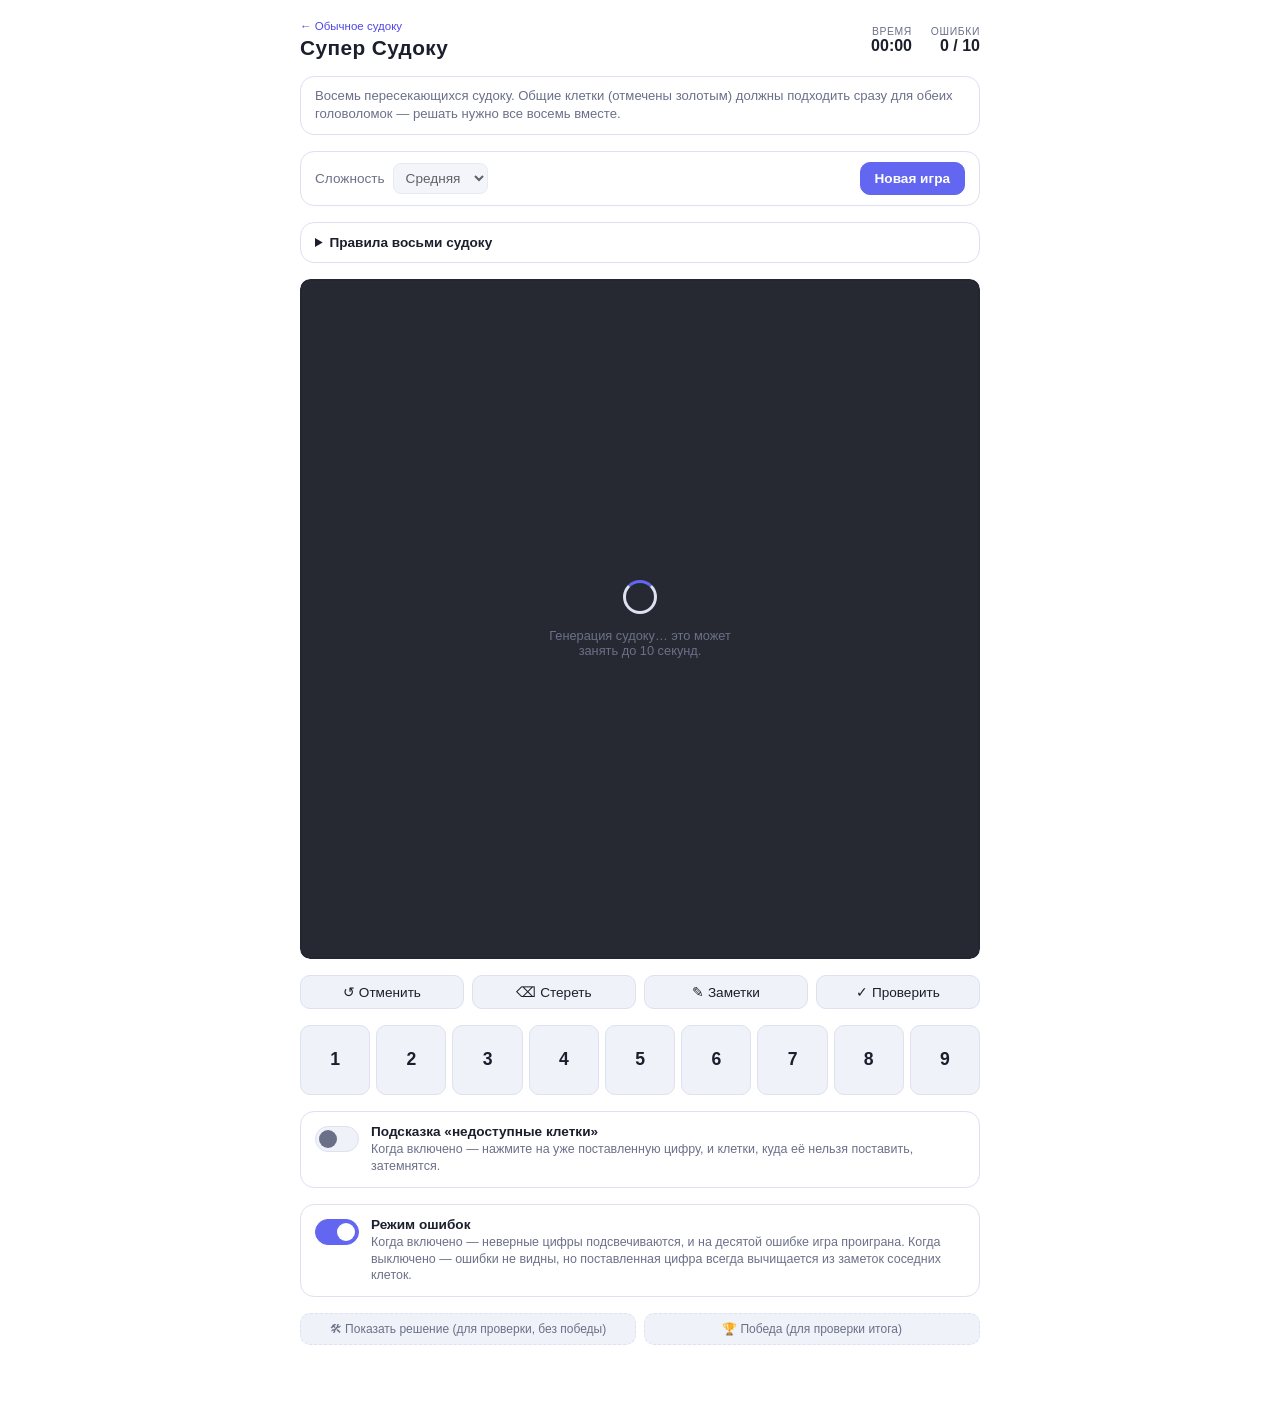
==== commit dad381c1: "Add a check button, a win button, and drive the timer off the clock "Проверить" outlines every empty" ====
--- a/super.html
+++ b/super.html
@@ -63,6 +63,7 @@
     <button id="undo" class="btn" title="Отменить">↺ Отменить</button>
     <button id="erase" class="btn" title="Стереть">⌫ Стереть</button>
     <button id="notes-toggle" class="btn" title="Режим заметок">✎ Заметки</button>
+    <button id="check" class="btn" title="Проверить судоку">✓ Проверить</button>
   </div>
 
   <div id="numpad" class="numpad"></div>
@@ -89,7 +90,10 @@
     </div>
   </div>
 
-  <button id="reveal-solution" class="btn debug-btn" type="button">🛠 Показать решение (для проверки, без победы)</button>
+  <div class="debug-row">
+    <button id="reveal-solution" class="btn debug-btn" type="button">🛠 Показать решение (для проверки, без победы)</button>
+    <button id="force-win" class="btn debug-btn" type="button">🏆 Победа (для проверки итога)</button>
+  </div>
 </div>
 
 <div id="win-modal" class="modal">
--- a/css/style.css
+++ b/css/style.css
@@ -261,6 +261,27 @@
   flex: 1;
 }
 
+/* Shared by both boards; the super board is not the only one with debug aids. */
+.debug-row {
+  display: flex;
+  gap: 8px;
+}
+
+.debug-btn {
+  flex: 1;
+  border-style: dashed;
+  color: var(--text-dim);
+  font-size: 0.75rem;
+}
+
+/* "Check": what is still missing when the board looks finished but isn't. */
+.cell.check-empty {
+  outline: 2px solid var(--error);
+  outline-offset: -2px;
+  z-index: 4;
+}
+
+
 .numpad {
   display: grid;
   grid-template-columns: repeat(9, 1fr);
--- a/css/super.css
+++ b/css/super.css
@@ -125,10 +125,9 @@
   pointer-events: none;
 }
 
-.debug-btn {
-  border-style: dashed;
-  color: var(--text-dim);
-  font-size: 0.75rem;
+/* Above every overlay, so the check outline is not cut by a grid line. */
+.scell.check-empty {
+  z-index: 7;
 }
 
 .edge-marker {
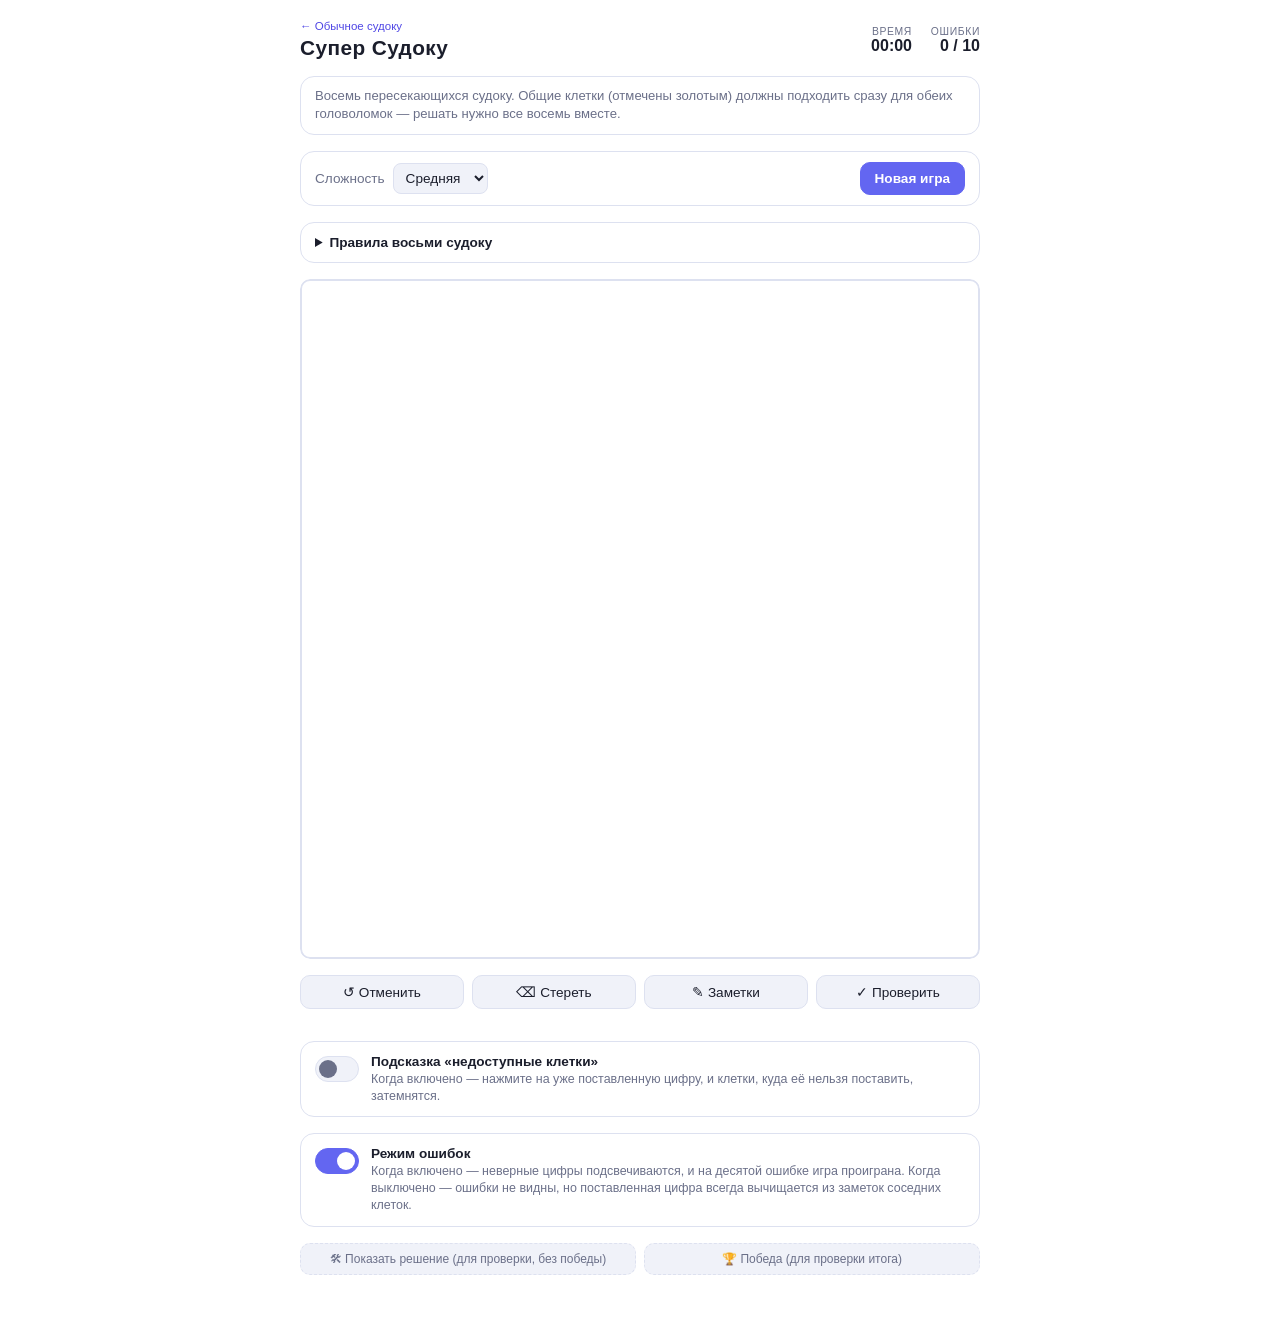
==== commit 33881882: "Set off fireworks on a win A shared canvas module both boards use. It lives inside the win modal, so" ====
--- a/super.html
+++ b/super.html
@@ -97,6 +97,7 @@
 </div>
 
 <div id="win-modal" class="modal">
+  <canvas id="fireworks" class="fireworks"></canvas>
   <div class="modal-card">
     <h2>Невероятно! 🎉</h2>
     <p>Все восемь судоку решены верно.</p>
--- a/css/style.css
+++ b/css/style.css
@@ -393,7 +393,19 @@
   display: flex;
 }
 
+/* Fills the modal so the burst plays over the backdrop; the card sits above it
+   via its own z-index, keeping the text readable. */
+.fireworks {
+  position: absolute;
+  inset: 0;
+  width: 100%;
+  height: 100%;
+  pointer-events: none;
+}
+
 .modal-card {
+  position: relative;
+  z-index: 1;
   background: var(--panel);
   border: 1px solid var(--border);
   border-radius: var(--radius);
